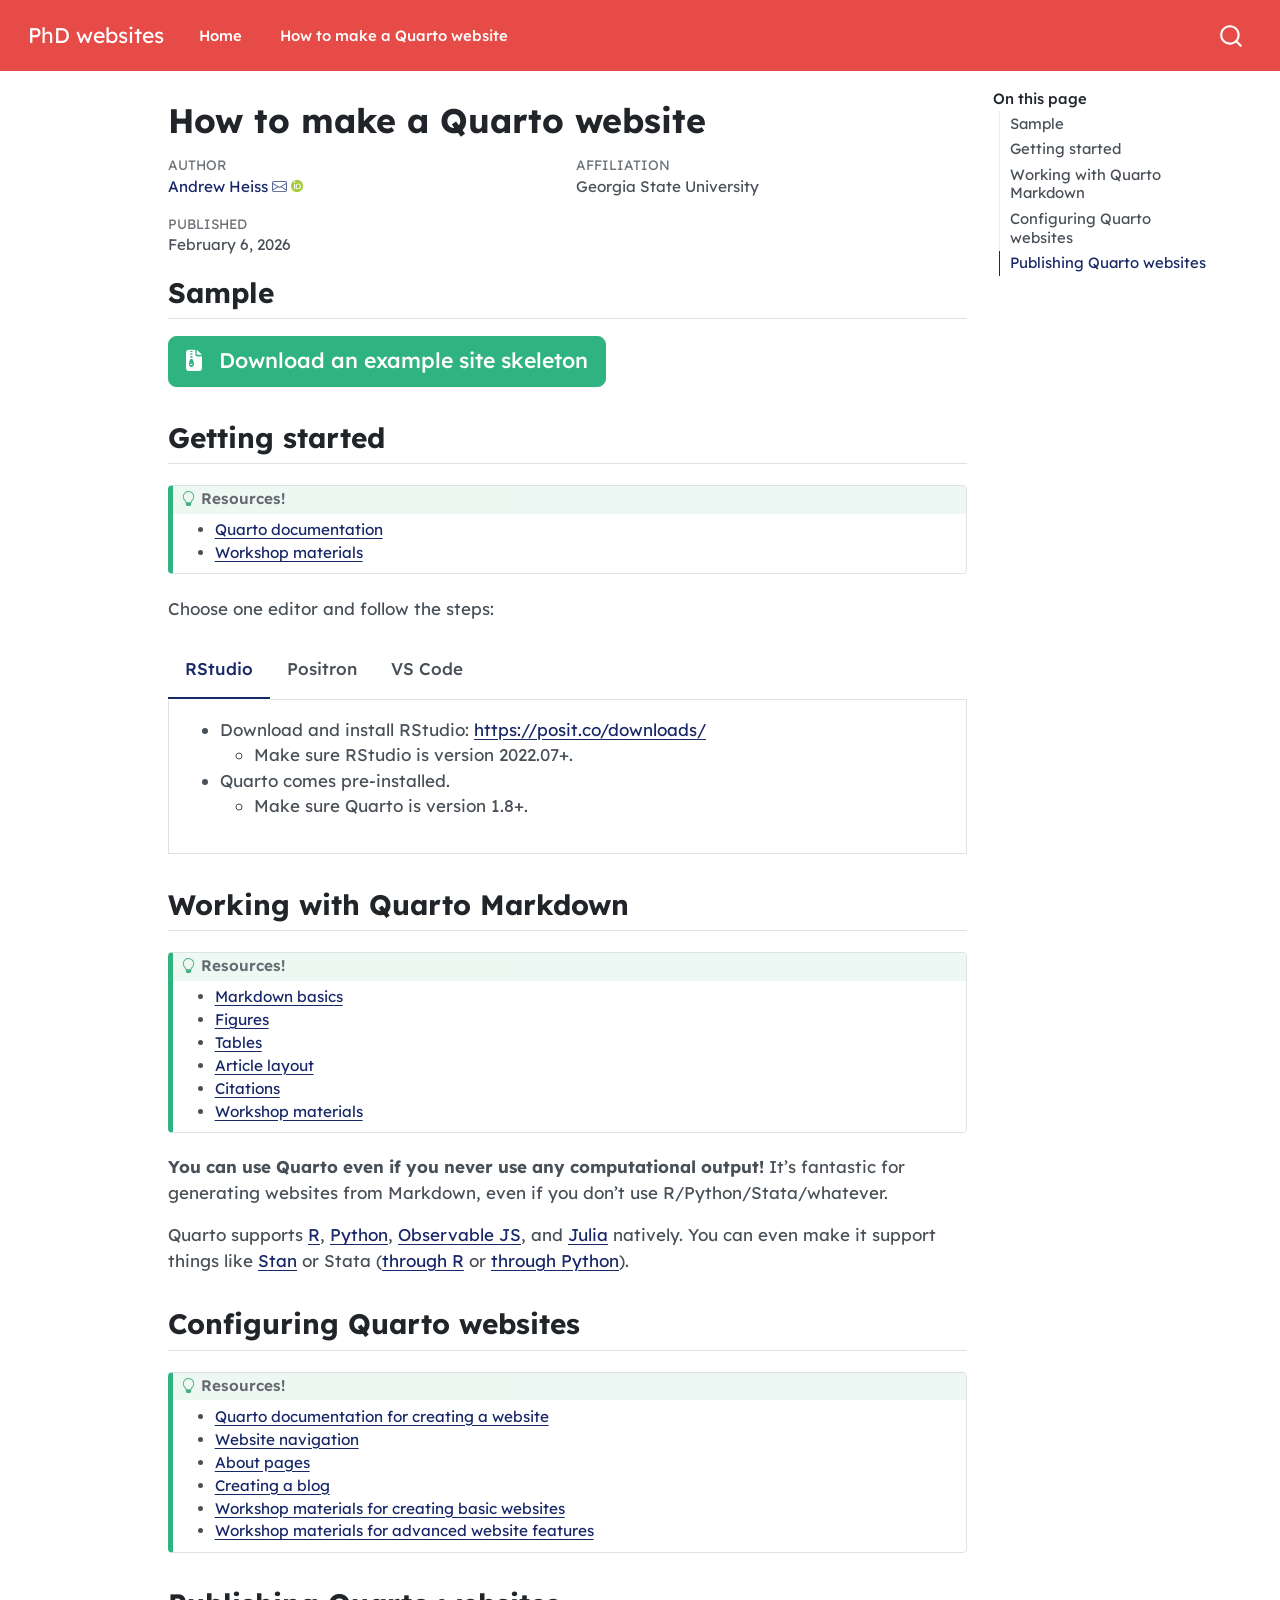
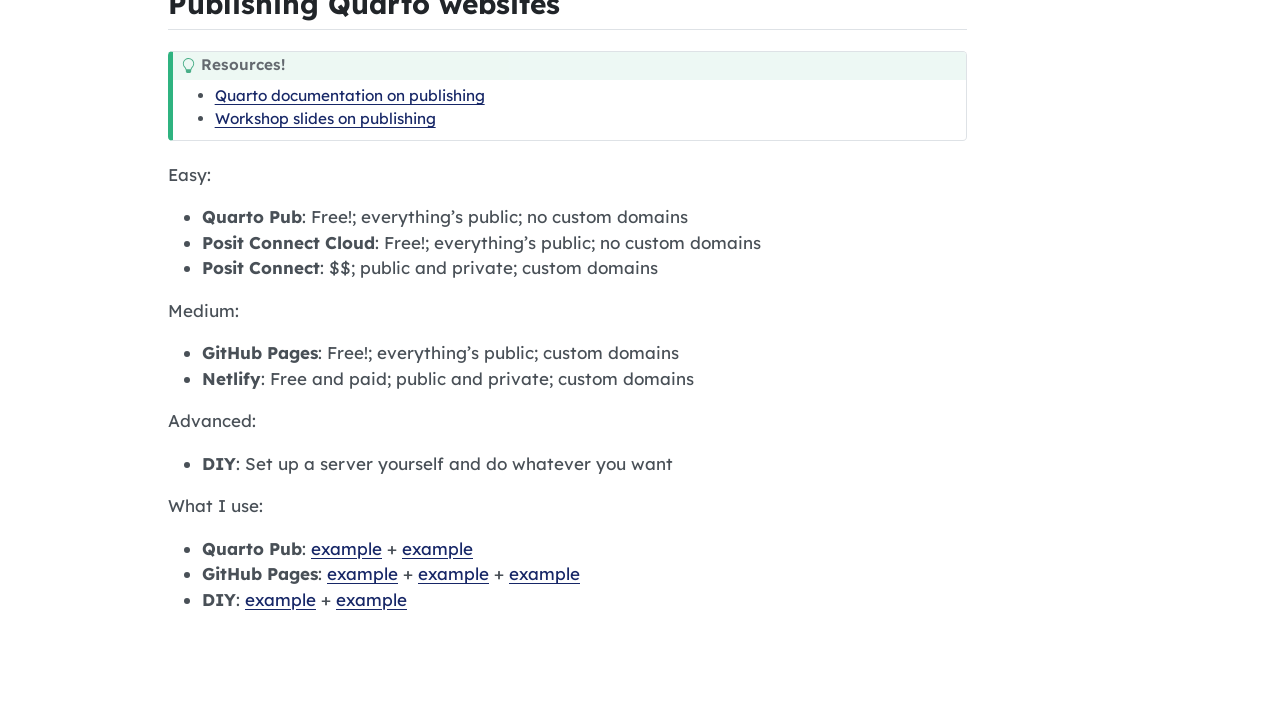
==== quarto.html @ c5187797 "Built site for gh-pages" ====
<!DOCTYPE html>
<html xmlns="http://www.w3.org/1999/xhtml" lang="en" xml:lang="en"><head>

<meta charset="utf-8">
<meta name="generator" content="quarto-1.9.16">

<meta name="viewport" content="width=device-width, initial-scale=1.0, user-scalable=yes">

<meta name="author" content="Andrew Heiss">
<meta name="dcterms.date" content="2026-02-06">

<title>How to make a Quarto website – PhD websites</title>
<style>
code{white-space: pre-wrap;}
span.smallcaps{font-variant: small-caps;}
div.columns{display: flex; gap: min(4vw, 1.5em);}
div.column{flex: auto; overflow-x: auto;}
div.hanging-indent{margin-left: 1.5em; text-indent: -1.5em;}
ul.task-list{list-style: none;}
ul.task-list li input[type="checkbox"] {
  width: 0.8em;
  margin: 0 0.8em 0.2em -1em; /* quarto-specific, see https://github.com/quarto-dev/quarto-cli/issues/4556 */ 
  vertical-align: middle;
}
</style>


<script src="site_libs/quarto-nav/quarto-nav.js"></script>
<script src="site_libs/clipboard/clipboard.min.js"></script>
<script src="site_libs/quarto-search/autocomplete.umd.js"></script>
<script src="site_libs/quarto-search/fuse.min.js"></script>
<script src="site_libs/quarto-search/quarto-search.js"></script>
<meta name="quarto:offset" content="./">
<script src="site_libs/quarto-html/quarto.js" type="module"></script>
<script src="site_libs/quarto-html/tabsets/tabsets.js" type="module"></script>
<script src="site_libs/quarto-html/axe/axe-check.js" type="module"></script>
<script src="site_libs/quarto-html/popper.min.js"></script>
<script src="site_libs/quarto-html/tippy.umd.min.js"></script>
<script src="site_libs/quarto-html/anchor.min.js"></script>
<link href="site_libs/quarto-html/tippy.css" rel="stylesheet">
<link href="site_libs/quarto-html/quarto-syntax-highlighting-a67ac2868200dddf7a4f0e3ae403775c.css" rel="stylesheet" class="quarto-color-scheme" id="quarto-text-highlighting-styles">
<link href="site_libs/quarto-html/quarto-syntax-highlighting-dark-82d683e9f830cba069e3fb8cbfbea53b.css" rel="stylesheet" class="quarto-color-scheme quarto-color-alternate" id="quarto-text-highlighting-styles">
<link href="site_libs/quarto-html/quarto-syntax-highlighting-a67ac2868200dddf7a4f0e3ae403775c.css" rel="stylesheet" class="quarto-color-scheme-extra" id="quarto-text-highlighting-styles">
<script src="site_libs/bootstrap/bootstrap.min.js"></script>
<link href="site_libs/bootstrap/bootstrap-icons.css" rel="stylesheet">
<link href="site_libs/bootstrap/bootstrap-12ce660acc522cc9e6a242951351db57.min.css" rel="stylesheet" append-hash="true" class="quarto-color-scheme" id="quarto-bootstrap" data-mode="light">
<link href="site_libs/bootstrap/bootstrap-dark-ffd1da8b171d0e1a819d67f1ce5cb345.min.css" rel="stylesheet" append-hash="true" class="quarto-color-scheme quarto-color-alternate" id="quarto-bootstrap" data-mode="light">
<link href="site_libs/bootstrap/bootstrap-12ce660acc522cc9e6a242951351db57.min.css" rel="stylesheet" append-hash="true" class="quarto-color-scheme-extra" id="quarto-bootstrap" data-mode="light">
<link href="site_libs/quarto-contrib/fontawesome6-6.7.2/all.min.css" rel="stylesheet">
<link href="site_libs/quarto-contrib/fontawesome6-6.7.2/latex-fontsize.css" rel="stylesheet">
<script id="quarto-search-options" type="application/json">{
  "location": "navbar",
  "copy-button": false,
  "collapse-after": 3,
  "panel-placement": "end",
  "type": "overlay",
  "limit": 50,
  "keyboard-shortcut": [
    "f",
    "/",
    "s"
  ],
  "show-item-context": false,
  "language": {
    "search-no-results-text": "No results",
    "search-matching-documents-text": "matching documents",
    "search-copy-link-title": "Copy link to search",
    "search-hide-matches-text": "Hide additional matches",
    "search-more-match-text": "more match in this document",
    "search-more-matches-text": "more matches in this document",
    "search-clear-button-title": "Clear",
    "search-text-placeholder": "",
    "search-detached-cancel-button-title": "Cancel",
    "search-submit-button-title": "Submit",
    "search-label": "Search"
  }
}</script>


</head>

<body class="nav-fixed quarto-light">

<div id="quarto-search-results"></div>
  <header id="quarto-header" class="headroom fixed-top">
    <nav class="navbar navbar-expand-lg " data-bs-theme="dark">
      <div class="navbar-container container-fluid">
      <div class="navbar-brand-container mx-auto">
    <a class="navbar-brand" href="./index.html">
    <span class="navbar-title">PhD websites</span>
    </a>
  </div>
            <div id="quarto-search" class="" title="Search"></div>
          <button class="navbar-toggler" type="button" data-bs-toggle="collapse" data-bs-target="#navbarCollapse" aria-controls="navbarCollapse" role="menu" aria-expanded="false" aria-label="Toggle navigation" onclick="if (window.quartoToggleHeadroom) { window.quartoToggleHeadroom(); }">
  <span class="navbar-toggler-icon"></span>
</button>
          <div class="collapse navbar-collapse" id="navbarCollapse">
            <ul class="navbar-nav navbar-nav-scroll me-auto">
  <li class="nav-item">
    <a class="nav-link" href="./index.html"> 
<span class="menu-text">Home</span></a>
  </li>  
  <li class="nav-item">
    <a class="nav-link active" href="./quarto.html" aria-current="page"> 
<span class="menu-text">How to make a Quarto website</span></a>
  </li>  
</ul>
          </div> <!-- /navcollapse -->
            <div class="quarto-navbar-tools">
</div>
      </div> <!-- /container-fluid -->
    </nav>
</header>
<!-- content -->
<div id="quarto-content" class="quarto-container page-columns page-rows-contents page-layout-article page-navbar">
<!-- sidebar -->
<!-- margin-sidebar -->
    <div id="quarto-margin-sidebar" class="sidebar margin-sidebar">
        <nav id="TOC" role="doc-toc" class="toc-active">
    <h2 id="toc-title">On this page</h2>
   
  <ul>
  <li><a href="#sample" id="toc-sample" class="nav-link active" data-scroll-target="#sample">Sample</a></li>
  <li><a href="#getting-started" id="toc-getting-started" class="nav-link" data-scroll-target="#getting-started">Getting started</a></li>
  <li><a href="#working-with-quarto-markdown" id="toc-working-with-quarto-markdown" class="nav-link" data-scroll-target="#working-with-quarto-markdown">Working with Quarto Markdown</a></li>
  <li><a href="#configuring-quarto-websites" id="toc-configuring-quarto-websites" class="nav-link" data-scroll-target="#configuring-quarto-websites">Configuring Quarto websites</a></li>
  <li><a href="#publishing-quarto-websites" id="toc-publishing-quarto-websites" class="nav-link" data-scroll-target="#publishing-quarto-websites">Publishing Quarto websites</a></li>
  </ul>
</nav>
    </div>
<!-- main -->
<main class="content" id="quarto-document-content">

<header id="title-block-header" class="quarto-title-block default">
<div class="quarto-title">
<h1 class="title">How to make a Quarto website</h1>
</div>


<div class="quarto-title-meta-author">
  <div class="quarto-title-meta-heading">Author</div>
  <div class="quarto-title-meta-heading">Affiliation</div>
  
    <div class="quarto-title-meta-contents">
    <p class="author"><a href="https://www.andrewheiss.com">Andrew Heiss</a> <a href="mailto:aheiss@gsu.edu" class="quarto-title-author-email"><i class="bi bi-envelope"></i></a> <a href="https://orcid.org/0000-0002-3948-3914" class="quarto-title-author-orcid"> <img src="[data-uri]"></a></p>
  </div>
  <div class="quarto-title-meta-contents">
        <p class="affiliation">
            Georgia State University
          </p>
      </div>
  </div>

<div class="quarto-title-meta">

      
    <div>
    <div class="quarto-title-meta-heading">Published</div>
    <div class="quarto-title-meta-contents">
      <p class="date">February 6, 2026</p>
    </div>
  </div>
  
    
  </div>
  


</header>


<section id="sample" class="level2">
<h2 class="anchored" data-anchor-id="sample">Sample</h2>
<p><a class="btn btn-success btn-lg" target="_blank" href="files/example-site-skeleton.zip"><i class="fa-solid fa-file-zipper" aria-label="file-zipper"></i>  Download an example site skeleton</a></p>
</section>
<section id="getting-started" class="level2">
<h2 class="anchored" data-anchor-id="getting-started">Getting started</h2>
<div class="callout callout-style-default callout-tip callout-titled">
<div class="callout-header d-flex align-content-center">
<div class="callout-icon-container">
<i class="callout-icon"></i>
</div>
<div class="callout-title-container flex-fill">
<span class="screen-reader-only">Tip</span>Resources!
</div>
</div>
<div class="callout-body-container callout-body">
<ul>
<li><a href="https://quarto.org/">Quarto documentation</a></li>
<li><a href="https://andrewheiss.github.io/quarto-websites_2025-10/">Workshop materials</a></li>
</ul>
</div>
</div>
<p>Choose one editor and follow the steps:</p>
<div class="tabset-margin-container"></div><div class="panel-tabset">
<ul class="nav nav-tabs" role="tablist"><li class="nav-item" role="presentation"><a class="nav-link active" id="tabset-1-1-tab" data-bs-toggle="tab" data-bs-target="#tabset-1-1" role="tab" aria-controls="tabset-1-1" aria-selected="true" href="">RStudio</a></li><li class="nav-item" role="presentation"><a class="nav-link" id="tabset-1-2-tab" data-bs-toggle="tab" data-bs-target="#tabset-1-2" role="tab" aria-controls="tabset-1-2" aria-selected="false" href="">Positron</a></li><li class="nav-item" role="presentation"><a class="nav-link" id="tabset-1-3-tab" data-bs-toggle="tab" data-bs-target="#tabset-1-3" role="tab" aria-controls="tabset-1-3" aria-selected="false" href="">VS Code</a></li></ul>
<div class="tab-content">
<div id="tabset-1-1" class="tab-pane active" role="tabpanel" aria-labelledby="tabset-1-1-tab">
<ul>
<li>Download and install RStudio: <a href="https://posit.co/downloads/" class="uri">https://posit.co/downloads/</a>
<ul>
<li>Make sure RStudio is version 2022.07+.</li>
</ul></li>
<li>Quarto comes pre-installed.
<ul>
<li>Make sure Quarto is version 1.8+.</li>
</ul></li>
</ul>
</div>
<div id="tabset-1-2" class="tab-pane" role="tabpanel" aria-labelledby="tabset-1-2-tab">
<ul>
<li>Download and install Positron: <a href="https://positron.posit.co/download.html" class="uri">https://positron.posit.co/download.html</a></li>
<li>Quarto comes pre-installed.
<ul>
<li>Make sure Quarto is version 1.8+.</li>
</ul></li>
</ul>
</div>
<div id="tabset-1-3" class="tab-pane" role="tabpanel" aria-labelledby="tabset-1-3-tab">
<ul>
<li>Download and install VS Code: <a href="https://code.visualstudio.com/download/" class="uri">https://code.visualstudio.com/download/</a></li>
<li>Download and install Quarto: <a href="https://quarto.org/docs/get-started/" class="uri">https://quarto.org/docs/get-started/</a></li>
<li>Install the following extensions:
<ul>
<li>Quarto Extension: <a href="https://marketplace.visualstudio.com/items?itemName=quarto.quarto/" class="uri">https://marketplace.visualstudio.com/items?itemName=quarto.quarto/</a></li>
<li>Jupyter Extension: <a href="https://marketplace.visualstudio.com/items?itemName=ms-toolsai.jupyter/" class="uri">https://marketplace.visualstudio.com/items?itemName=ms-toolsai.jupyter/</a></li>
</ul></li>
</ul>
</div>
</div>
</div>
</section>
<section id="working-with-quarto-markdown" class="level2">
<h2 class="anchored" data-anchor-id="working-with-quarto-markdown">Working with Quarto Markdown</h2>
<div class="callout callout-style-default callout-tip callout-titled">
<div class="callout-header d-flex align-content-center">
<div class="callout-icon-container">
<i class="callout-icon"></i>
</div>
<div class="callout-title-container flex-fill">
<span class="screen-reader-only">Tip</span>Resources!
</div>
</div>
<div class="callout-body-container callout-body">
<ul>
<li><a href="https://quarto.org/docs/authoring/markdown-basics.html">Markdown basics</a></li>
<li><a href="https://quarto.org/docs/authoring/figures.html">Figures</a></li>
<li><a href="https://quarto.org/docs/authoring/tables.html">Tables</a></li>
<li><a href="https://quarto.org/docs/authoring/article-layout.html">Article layout</a></li>
<li><a href="https://quarto.org/docs/authoring/citations.html">Citations</a></li>
<li><a href="https://andrewheiss.github.io/quarto-websites_2025-10/materials/01-intro/">Workshop materials</a></li>
</ul>
</div>
</div>
<p><strong>You can use Quarto even if you never use any computational output!</strong> It’s fantastic for generating websites from Markdown, even if you don’t use R/Python/Stata/whatever.</p>
<p>Quarto supports <a href="https://quarto.org/docs/computations/r.html">R</a>, <a href="https://quarto.org/docs/computations/python.html">Python</a>, <a href="https://quarto.org/docs/computations/ojs.html">Observable JS</a>, and <a href="https://quarto.org/docs/computations/julia.html">Julia</a> natively. You can even make it support things like <a href="https://forum.posit.co/t/add-stan-models-to-markdown-quarto-documents-with-syntax-formatting-and-use-them-in-r-chunks/164309">Stan</a> or Stata (<a href="https://drexelccuh.quarto.pub/rendering-a-reproducible-report-with-stata-and-quarto/">through R</a> or <a href="https://friosavila.github.io/stata_do/stata_do1.html">through Python</a>).</p>
</section>
<section id="configuring-quarto-websites" class="level2">
<h2 class="anchored" data-anchor-id="configuring-quarto-websites">Configuring Quarto websites</h2>
<div class="callout callout-style-default callout-tip callout-titled">
<div class="callout-header d-flex align-content-center">
<div class="callout-icon-container">
<i class="callout-icon"></i>
</div>
<div class="callout-title-container flex-fill">
<span class="screen-reader-only">Tip</span>Resources!
</div>
</div>
<div class="callout-body-container callout-body">
<ul>
<li><a href="https://quarto.org/docs/websites/">Quarto documentation for creating a website</a></li>
<li><a href="https://quarto.org/docs/websites/website-navigation.html">Website navigation</a></li>
<li><a href="https://quarto.org/docs/websites/website-about.html">About pages</a></li>
<li><a href="https://quarto.org/docs/websites/website-blog.html">Creating a blog</a></li>
<li><a href="https://andrewheiss.github.io/quarto-websites_2025-10/materials/basic-websites/">Workshop materials for creating basic websites</a></li>
<li><a href="https://andrewheiss.github.io/quarto-websites_2025-10/materials/advanced-websites/">Workshop materials for advanced website features</a></li>
</ul>
</div>
</div>
</section>
<section id="publishing-quarto-websites" class="level2">
<h2 class="anchored" data-anchor-id="publishing-quarto-websites">Publishing Quarto websites</h2>
<div class="callout callout-style-default callout-tip callout-titled">
<div class="callout-header d-flex align-content-center">
<div class="callout-icon-container">
<i class="callout-icon"></i>
</div>
<div class="callout-title-container flex-fill">
<span class="screen-reader-only">Tip</span>Resources!
</div>
</div>
<div class="callout-body-container callout-body">
<ul>
<li><a href="https://quarto.org/docs/publishing/">Quarto documentation on publishing</a></li>
<li><a href="https://andrewheiss.github.io/quarto-websites_2025-10/materials/publishing/">Workshop slides on publishing</a></li>
</ul>
</div>
</div>
<p>Easy:</p>
<ul>
<li><strong>Quarto Pub</strong>: Free!; everything’s public; no custom domains</li>
<li><strong>Posit Connect Cloud</strong>: Free!; everything’s public; no custom domains</li>
<li><strong>Posit Connect</strong>: $$; public and private; custom domains</li>
</ul>
<p>Medium:</p>
<ul>
<li><strong>GitHub Pages</strong>: Free!; everything’s public; custom domains</li>
<li><strong>Netlify</strong>: Free and paid; public and private; custom domains</li>
</ul>
<p>Advanced:</p>
<ul>
<li><strong>DIY</strong>: Set up a server yourself and do whatever you want</li>
</ul>
<p>What I use:</p>
<ul>
<li><strong>Quarto Pub</strong>: <a href="https://andrewheiss.quarto.pub/random-effects-and-marginaleffects/">example</a> + <a href="https://andrewheiss.quarto.pub/arnova-2025-proposal/">example</a></li>
<li><strong>GitHub Pages</strong>: <a href="https://profmusgrave.github.io/qatarcars/">example</a> + <a href="https://foreignassistance.andrewheiss.com/">example</a> + <a href="https://nullworlds.andrewheiss.com/">example</a></li>
<li><strong>DIY</strong>: <a href="https://www.andrewheiss.com/">example</a> + <a href="https://stats.andrewheiss.com/silent-skywalk/">example</a></li>
</ul>


</section>

</main> <!-- /main -->
<script id="quarto-html-after-body" type="application/javascript">
  window.document.addEventListener("DOMContentLoaded", function (event) {
    const icon = "";
    const anchorJS = new window.AnchorJS();
    anchorJS.options = {
      placement: 'right',
      icon: icon
    };
    anchorJS.add('.anchored');
    const isCodeAnnotation = (el) => {
      for (const clz of el.classList) {
        if (clz.startsWith('code-annotation-')) {                     
          return true;
        }
      }
      return false;
    }
    const onCopySuccess = function(e) {
      // button target
      const button = e.trigger;
      // don't keep focus
      button.blur();
      // flash "checked"
      button.classList.add('code-copy-button-checked');
      var currentTitle = button.getAttribute("title");
      button.setAttribute("title", "Copied!");
      let tooltip;
      if (window.bootstrap) {
        button.setAttribute("data-bs-toggle", "tooltip");
        button.setAttribute("data-bs-placement", "left");
        button.setAttribute("data-bs-title", "Copied!");
        tooltip = new bootstrap.Tooltip(button, 
          { trigger: "manual", 
            customClass: "code-copy-button-tooltip",
            offset: [0, -8]});
        tooltip.show();    
      }
      setTimeout(function() {
        if (tooltip) {
          tooltip.hide();
          button.removeAttribute("data-bs-title");
          button.removeAttribute("data-bs-toggle");
          button.removeAttribute("data-bs-placement");
        }
        button.setAttribute("title", currentTitle);
        button.classList.remove('code-copy-button-checked');
      }, 1000);
      // clear code selection
      e.clearSelection();
    }
    const getTextToCopy = function(trigger) {
      const outerScaffold = trigger.parentElement.cloneNode(true);
      const codeEl = outerScaffold.querySelector('code');
      for (const childEl of codeEl.children) {
        if (isCodeAnnotation(childEl)) {
          childEl.remove();
        }
      }
      return codeEl.innerText;
    }
    const clipboard = new window.ClipboardJS('.code-copy-button:not([data-in-quarto-modal])', {
      text: getTextToCopy
    });
    clipboard.on('success', onCopySuccess);
    if (window.document.getElementById('quarto-embedded-source-code-modal')) {
      const clipboardModal = new window.ClipboardJS('.code-copy-button[data-in-quarto-modal]', {
        text: getTextToCopy,
        container: window.document.getElementById('quarto-embedded-source-code-modal')
      });
      clipboardModal.on('success', onCopySuccess);
    }
      var localhostRegex = new RegExp(/^(?:http|https):\/\/localhost\:?[0-9]*\//);
      var mailtoRegex = new RegExp(/^mailto:/);
        var filterRegex = new RegExp("https:\/\/andrewheiss\.github\.io\/2026-02-06_ays-dissertation-colloquium\/");
      var isInternal = (href) => {
          return filterRegex.test(href) || localhostRegex.test(href) || mailtoRegex.test(href);
      }
      // Inspect non-navigation links and adorn them if external
     var links = window.document.querySelectorAll('a[href]:not(.nav-link):not(.navbar-brand):not(.toc-action):not(.sidebar-link):not(.sidebar-item-toggle):not(.pagination-link):not(.no-external):not([aria-hidden]):not(.dropdown-item):not(.quarto-navigation-tool):not(.about-link)');
      for (var i=0; i<links.length; i++) {
        const link = links[i];
        if (!isInternal(link.href)) {
          // undo the damage that might have been done by quarto-nav.js in the case of
          // links that we want to consider external
          if (link.dataset.originalHref !== undefined) {
            link.href = link.dataset.originalHref;
          }
        }
      }
    function tippyHover(el, contentFn, onTriggerFn, onUntriggerFn) {
      const config = {
        allowHTML: true,
        maxWidth: 500,
        delay: 100,
        arrow: false,
        appendTo: function(el) {
            return el.parentElement;
        },
        interactive: true,
        interactiveBorder: 10,
        theme: 'quarto',
        placement: 'bottom-start',
      };
      if (contentFn) {
        config.content = contentFn;
      }
      if (onTriggerFn) {
        config.onTrigger = onTriggerFn;
      }
      if (onUntriggerFn) {
        config.onUntrigger = onUntriggerFn;
      }
      window.tippy(el, config); 
    }
    const noterefs = window.document.querySelectorAll('a[role="doc-noteref"]');
    for (var i=0; i<noterefs.length; i++) {
      const ref = noterefs[i];
      tippyHover(ref, function() {
        // use id or data attribute instead here
        let href = ref.getAttribute('data-footnote-href') || ref.getAttribute('href');
        try { href = new URL(href).hash; } catch {}
        const id = href.replace(/^#\/?/, "");
        const note = window.document.getElementById(id);
        if (note) {
          return note.innerHTML;
        } else {
          return "";
        }
      });
    }
    const xrefs = window.document.querySelectorAll('a.quarto-xref');
    const processXRef = (id, note) => {
      // Strip column container classes
      const stripColumnClz = (el) => {
        el.classList.remove("page-full", "page-columns");
        if (el.children) {
          for (const child of el.children) {
            stripColumnClz(child);
          }
        }
      }
      stripColumnClz(note)
      if (id === null || id.startsWith('sec-')) {
        // Special case sections, only their first couple elements
        const container = document.createElement("div");
        if (note.children && note.children.length > 2) {
          container.appendChild(note.children[0].cloneNode(true));
          for (let i = 1; i < note.children.length; i++) {
            const child = note.children[i];
            if (child.tagName === "P" && child.innerText === "") {
              continue;
            } else {
              container.appendChild(child.cloneNode(true));
              break;
            }
          }
          if (window.Quarto?.typesetMath) {
            window.Quarto.typesetMath(container);
          }
          return container.innerHTML
        } else {
          if (window.Quarto?.typesetMath) {
            window.Quarto.typesetMath(note);
          }
          return note.innerHTML;
        }
      } else {
        // Remove any anchor links if they are present
        const anchorLink = note.querySelector('a.anchorjs-link');
        if (anchorLink) {
          anchorLink.remove();
        }
        if (window.Quarto?.typesetMath) {
          window.Quarto.typesetMath(note);
        }
        if (note.classList.contains("callout")) {
          return note.outerHTML;
        } else {
          return note.innerHTML;
        }
      }
    }
    for (var i=0; i<xrefs.length; i++) {
      const xref = xrefs[i];
      tippyHover(xref, undefined, function(instance) {
        instance.disable();
        let url = xref.getAttribute('href');
        let hash = undefined; 
        if (url.startsWith('#')) {
          hash = url;
        } else {
          try { hash = new URL(url).hash; } catch {}
        }
        if (hash) {
          const id = hash.replace(/^#\/?/, "");
          const note = window.document.getElementById(id);
          if (note !== null) {
            try {
              const html = processXRef(id, note.cloneNode(true));
              instance.setContent(html);
            } finally {
              instance.enable();
              instance.show();
            }
          } else {
            // See if we can fetch this
            fetch(url.split('#')[0])
            .then(res => res.text())
            .then(html => {
              const parser = new DOMParser();
              const htmlDoc = parser.parseFromString(html, "text/html");
              const note = htmlDoc.getElementById(id);
              if (note !== null) {
                const html = processXRef(id, note);
                instance.setContent(html);
              } 
            }).finally(() => {
              instance.enable();
              instance.show();
            });
          }
        } else {
          // See if we can fetch a full url (with no hash to target)
          // This is a special case and we should probably do some content thinning / targeting
          fetch(url)
          .then(res => res.text())
          .then(html => {
            const parser = new DOMParser();
            const htmlDoc = parser.parseFromString(html, "text/html");
            const note = htmlDoc.querySelector('main.content');
            if (note !== null) {
              // This should only happen for chapter cross references
              // (since there is no id in the URL)
              // remove the first header
              if (note.children.length > 0 && note.children[0].tagName === "HEADER") {
                note.children[0].remove();
              }
              const html = processXRef(null, note);
              instance.setContent(html);
            } 
          }).finally(() => {
            instance.enable();
            instance.show();
          });
        }
      }, function(instance) {
      });
    }
        let selectedAnnoteEl;
        const selectorForAnnotation = ( cell, annotation) => {
          let cellAttr = 'data-code-cell="' + cell + '"';
          let lineAttr = 'data-code-annotation="' +  annotation + '"';
          const selector = 'span[' + cellAttr + '][' + lineAttr + ']';
          return selector;
        }
        const selectCodeLines = (annoteEl) => {
          const doc = window.document;
          const targetCell = annoteEl.getAttribute("data-target-cell");
          const targetAnnotation = annoteEl.getAttribute("data-target-annotation");
          const annoteSpan = window.document.querySelector(selectorForAnnotation(targetCell, targetAnnotation));
          const lines = annoteSpan.getAttribute("data-code-lines").split(",");
          const lineIds = lines.map((line) => {
            return targetCell + "-" + line;
          })
          let top = null;
          let height = null;
          let parent = null;
          if (lineIds.length > 0) {
              //compute the position of the single el (top and bottom and make a div)
              const el = window.document.getElementById(lineIds[0]);
              top = el.offsetTop;
              height = el.offsetHeight;
              parent = el.parentElement.parentElement;
            if (lineIds.length > 1) {
              const lastEl = window.document.getElementById(lineIds[lineIds.length - 1]);
              const bottom = lastEl.offsetTop + lastEl.offsetHeight;
              height = bottom - top;
            }
            if (top !== null && height !== null && parent !== null) {
              // cook up a div (if necessary) and position it 
              let div = window.document.getElementById("code-annotation-line-highlight");
              if (div === null) {
                div = window.document.createElement("div");
                div.setAttribute("id", "code-annotation-line-highlight");
                div.style.position = 'absolute';
                parent.appendChild(div);
              }
              div.style.top = top - 2 + "px";
              div.style.height = height + 4 + "px";
              div.style.left = 0;
              let gutterDiv = window.document.getElementById("code-annotation-line-highlight-gutter");
              if (gutterDiv === null) {
                gutterDiv = window.document.createElement("div");
                gutterDiv.setAttribute("id", "code-annotation-line-highlight-gutter");
                gutterDiv.style.position = 'absolute';
                const codeCell = window.document.getElementById(targetCell);
                const gutter = codeCell.querySelector('.code-annotation-gutter');
                gutter.appendChild(gutterDiv);
              }
              gutterDiv.style.top = top - 2 + "px";
              gutterDiv.style.height = height + 4 + "px";
            }
            selectedAnnoteEl = annoteEl;
          }
        };
        const unselectCodeLines = () => {
          const elementsIds = ["code-annotation-line-highlight", "code-annotation-line-highlight-gutter"];
          elementsIds.forEach((elId) => {
            const div = window.document.getElementById(elId);
            if (div) {
              div.remove();
            }
          });
          selectedAnnoteEl = undefined;
        };
          // Handle positioning of the toggle
      window.addEventListener(
        "resize",
        throttle(() => {
          elRect = undefined;
          if (selectedAnnoteEl) {
            selectCodeLines(selectedAnnoteEl);
          }
        }, 10)
      );
      function throttle(fn, ms) {
      let throttle = false;
      let timer;
        return (...args) => {
          if(!throttle) { // first call gets through
              fn.apply(this, args);
              throttle = true;
          } else { // all the others get throttled
              if(timer) clearTimeout(timer); // cancel #2
              timer = setTimeout(() => {
                fn.apply(this, args);
                timer = throttle = false;
              }, ms);
          }
        };
      }
        // Attach click handler to the DT
        const annoteDls = window.document.querySelectorAll('dt[data-target-cell]');
        for (const annoteDlNode of annoteDls) {
          annoteDlNode.addEventListener('click', (event) => {
            const clickedEl = event.target;
            if (clickedEl !== selectedAnnoteEl) {
              unselectCodeLines();
              const activeEl = window.document.querySelector('dt[data-target-cell].code-annotation-active');
              if (activeEl) {
                activeEl.classList.remove('code-annotation-active');
              }
              selectCodeLines(clickedEl);
              clickedEl.classList.add('code-annotation-active');
            } else {
              // Unselect the line
              unselectCodeLines();
              clickedEl.classList.remove('code-annotation-active');
            }
          });
        }
    const findCites = (el) => {
      const parentEl = el.parentElement;
      if (parentEl) {
        const cites = parentEl.dataset.cites;
        if (cites) {
          return {
            el,
            cites: cites.split(' ')
          };
        } else {
          return findCites(el.parentElement)
        }
      } else {
        return undefined;
      }
    };
    var bibliorefs = window.document.querySelectorAll('a[role="doc-biblioref"]');
    for (var i=0; i<bibliorefs.length; i++) {
      const ref = bibliorefs[i];
      const citeInfo = findCites(ref);
      if (citeInfo) {
        tippyHover(citeInfo.el, function() {
          var popup = window.document.createElement('div');
          citeInfo.cites.forEach(function(cite) {
            var citeDiv = window.document.createElement('div');
            citeDiv.classList.add('hanging-indent');
            citeDiv.classList.add('csl-entry');
            var biblioDiv = window.document.getElementById('ref-' + cite);
            if (biblioDiv) {
              citeDiv.innerHTML = biblioDiv.innerHTML;
            }
            popup.appendChild(citeDiv);
          });
          return popup.innerHTML;
        });
      }
    }
  });
  </script>
</div> <!-- /content -->




</body></html>
---- site_libs/quarto-html/tippy.css ----
.tippy-box[data-animation=fade][data-state=hidden]{opacity:0}[data-tippy-root]{max-width:calc(100vw - 10px)}.tippy-box{position:relative;background-color:#333;color:#fff;border-radius:4px;font-size:14px;line-height:1.4;white-space:normal;outline:0;transition-property:transform,visibility,opacity}.tippy-box[data-placement^=top]>.tippy-arrow{bottom:0}.tippy-box[data-placement^=top]>.tippy-arrow:before{bottom:-7px;left:0;border-width:8px 8px 0;border-top-color:initial;transform-origin:center top}.tippy-box[data-placement^=bottom]>.tippy-arrow{top:0}.tippy-box[data-placement^=bottom]>.tippy-arrow:before{top:-7px;left:0;border-width:0 8px 8px;border-bottom-color:initial;transform-origin:center bottom}.tippy-box[data-placement^=left]>.tippy-arrow{right:0}.tippy-box[data-placement^=left]>.tippy-arrow:before{border-width:8px 0 8px 8px;border-left-color:initial;right:-7px;transform-origin:center left}.tippy-box[data-placement^=right]>.tippy-arrow{left:0}.tippy-box[data-placement^=right]>.tippy-arrow:before{left:-7px;border-width:8px 8px 8px 0;border-right-color:initial;transform-origin:center right}.tippy-box[data-inertia][data-state=visible]{transition-timing-function:cubic-bezier(.54,1.5,.38,1.11)}.tippy-arrow{width:16px;height:16px;color:#333}.tippy-arrow:before{content:"";position:absolute;border-color:transparent;border-style:solid}.tippy-content{position:relative;padding:5px 9px;z-index:1}
---- site_libs/quarto-html/quarto-syntax-highlighting-a67ac2868200dddf7a4f0e3ae403775c.css ----
/* quarto syntax highlight colors */
:root {
  --quarto-hl-ot-color: #003B4F;
  --quarto-hl-at-color: #657422;
  --quarto-hl-ss-color: #20794D;
  --quarto-hl-an-color: #5E5E5E;
  --quarto-hl-fu-color: #4758AB;
  --quarto-hl-st-color: #20794D;
  --quarto-hl-cf-color: #003B4F;
  --quarto-hl-op-color: #5E5E5E;
  --quarto-hl-er-color: #AD0000;
  --quarto-hl-bn-color: #AD0000;
  --quarto-hl-al-color: #AD0000;
  --quarto-hl-va-color: #111111;
  --quarto-hl-bu-color: inherit;
  --quarto-hl-ex-color: inherit;
  --quarto-hl-pp-color: #AD0000;
  --quarto-hl-in-color: #5E5E5E;
  --quarto-hl-vs-color: #20794D;
  --quarto-hl-wa-color: #5E5E5E;
  --quarto-hl-do-color: #5E5E5E;
  --quarto-hl-im-color: #00769E;
  --quarto-hl-ch-color: #20794D;
  --quarto-hl-dt-color: #AD0000;
  --quarto-hl-fl-color: #AD0000;
  --quarto-hl-co-color: #5E5E5E;
  --quarto-hl-cv-color: #5E5E5E;
  --quarto-hl-cn-color: #8f5902;
  --quarto-hl-sc-color: #5E5E5E;
  --quarto-hl-dv-color: #AD0000;
  --quarto-hl-kw-color: #003B4F;
}

/* other quarto variables */
:root {
  --quarto-font-monospace: SFMono-Regular, Menlo, Monaco, Consolas, "Liberation Mono", "Courier New", monospace;
}

/* syntax highlight based on Pandoc's rules */
pre > code.sourceCode > span {
  color: #003B4F;
}

code.sourceCode > span {
  color: #003B4F;
}

div.sourceCode,
div.sourceCode pre.sourceCode {
  color: #003B4F;
}

/* Normal */
code span {
  color: #003B4F;
}

/* Alert */
code span.al {
  color: #AD0000;
  font-style: inherit;
}

/* Annotation */
code span.an {
  color: #5E5E5E;
  font-style: inherit;
}

/* Attribute */
code span.at {
  color: #657422;
  font-style: inherit;
}

/* BaseN */
code span.bn {
  color: #AD0000;
  font-style: inherit;
}

/* BuiltIn */
code span.bu {
  font-style: inherit;
}

/* ControlFlow */
code span.cf {
  color: #003B4F;
  font-weight: bold;
  font-style: inherit;
}

/* Char */
code span.ch {
  color: #20794D;
  font-style: inherit;
}

/* Constant */
code span.cn {
  color: #8f5902;
  font-style: inherit;
}

/* Comment */
code span.co {
  color: #5E5E5E;
  font-style: inherit;
}

/* CommentVar */
code span.cv {
  color: #5E5E5E;
  font-style: italic;
}

/* Documentation */
code span.do {
  color: #5E5E5E;
  font-style: italic;
}

/* DataType */
code span.dt {
  color: #AD0000;
  font-style: inherit;
}

/* DecVal */
code span.dv {
  color: #AD0000;
  font-style: inherit;
}

/* Error */
code span.er {
  color: #AD0000;
  font-style: inherit;
}

/* Extension */
code span.ex {
  font-style: inherit;
}

/* Float */
code span.fl {
  color: #AD0000;
  font-style: inherit;
}

/* Function */
code span.fu {
  color: #4758AB;
  font-style: inherit;
}

/* Import */
code span.im {
  color: #00769E;
  font-style: inherit;
}

/* Information */
code span.in {
  color: #5E5E5E;
  font-style: inherit;
}

/* Keyword */
code span.kw {
  color: #003B4F;
  font-weight: bold;
  font-style: inherit;
}

/* Operator */
code span.op {
  color: #5E5E5E;
  font-style: inherit;
}

/* Other */
code span.ot {
  color: #003B4F;
  font-style: inherit;
}

/* Preprocessor */
code span.pp {
  color: #AD0000;
  font-style: inherit;
}

/* SpecialChar */
code span.sc {
  color: #5E5E5E;
  font-style: inherit;
}

/* SpecialString */
code span.ss {
  color: #20794D;
  font-style: inherit;
}

/* String */
code span.st {
  color: #20794D;
  font-style: inherit;
}

/* Variable */
code span.va {
  color: #111111;
  font-style: inherit;
}

/* VerbatimString */
code span.vs {
  color: #20794D;
  font-style: inherit;
}

/* Warning */
code span.wa {
  color: #5E5E5E;
  font-style: italic;
}

.prevent-inlining {
  content: "</";
}

/*# sourceMappingURL=d566d183c03f6538e7eb3e391e284aa4.css.map */
---- site_libs/quarto-html/quarto-syntax-highlighting-dark-82d683e9f830cba069e3fb8cbfbea53b.css ----
/* quarto syntax highlight colors */
:root {
  --quarto-hl-al-color: #f07178;
  --quarto-hl-an-color: #d4d0ab;
  --quarto-hl-at-color: #00e0e0;
  --quarto-hl-bn-color: #d4d0ab;
  --quarto-hl-bu-color: #abe338;
  --quarto-hl-ch-color: #abe338;
  --quarto-hl-co-color: #f8f8f2;
  --quarto-hl-cv-color: #ffd700;
  --quarto-hl-cn-color: #ffd700;
  --quarto-hl-cf-color: #ffa07a;
  --quarto-hl-dt-color: #ffa07a;
  --quarto-hl-dv-color: #d4d0ab;
  --quarto-hl-do-color: #f8f8f2;
  --quarto-hl-er-color: #f07178;
  --quarto-hl-ex-color: #00e0e0;
  --quarto-hl-fl-color: #d4d0ab;
  --quarto-hl-fu-color: #ffa07a;
  --quarto-hl-im-color: #abe338;
  --quarto-hl-in-color: #d4d0ab;
  --quarto-hl-kw-color: #ffa07a;
  --quarto-hl-op-color: #ffa07a;
  --quarto-hl-ot-color: #00e0e0;
  --quarto-hl-pp-color: #dcc6e0;
  --quarto-hl-re-color: #00e0e0;
  --quarto-hl-sc-color: #abe338;
  --quarto-hl-ss-color: #abe338;
  --quarto-hl-st-color: #abe338;
  --quarto-hl-va-color: #00e0e0;
  --quarto-hl-vs-color: #abe338;
  --quarto-hl-wa-color: #dcc6e0;
}

/* other quarto variables */
:root {
  --quarto-font-monospace: SFMono-Regular, Menlo, Monaco, Consolas, "Liberation Mono", "Courier New", monospace;
}

/* syntax highlight based on Pandoc's rules */
pre > code.sourceCode > span {
  color: #f8f8f2;
}

code.sourceCode > span {
  color: #f8f8f2;
}

div.sourceCode,
div.sourceCode pre.sourceCode {
  color: #f8f8f2;
}

/* Normal */
code span {
  color: #f8f8f2;
}

/* Alert */
code span.al {
  color: #f07178;
}

/* Annotation */
code span.an {
  color: #d4d0ab;
}

/* Attribute */
code span.at {
  color: #00e0e0;
}

/* BaseN */
code span.bn {
  color: #d4d0ab;
}

/* BuiltIn */
code span.bu {
  color: #abe338;
}

/* ControlFlow */
code span.cf {
  font-weight: bold;
  color: #ffa07a;
}

/* Char */
code span.ch {
  color: #abe338;
}

/* Constant */
code span.cn {
  color: #ffd700;
}

/* Comment */
code span.co {
  font-style: italic;
  color: #f8f8f2;
}

/* CommentVar */
code span.cv {
  color: #ffd700;
}

/* Documentation */
code span.do {
  color: #f8f8f2;
}

/* DataType */
code span.dt {
  color: #ffa07a;
}

/* DecVal */
code span.dv {
  color: #d4d0ab;
}

/* Error */
code span.er {
  color: #f07178;
  text-decoration: underline;
}

/* Extension */
code span.ex {
  font-weight: bold;
  color: #00e0e0;
}

/* Float */
code span.fl {
  color: #d4d0ab;
}

/* Function */
code span.fu {
  color: #ffa07a;
}

/* Import */
code span.im {
  color: #abe338;
}

/* Information */
code span.in {
  color: #d4d0ab;
}

/* Keyword */
code span.kw {
  font-weight: bold;
  color: #ffa07a;
}

/* Operator */
code span.op {
  color: #ffa07a;
}

/* Other */
code span.ot {
  color: #00e0e0;
}

/* Preprocessor */
code span.pp {
  color: #dcc6e0;
}

/* RegionMarker */
code span.re {
  background-color: #f8f8f2;
  color: #00e0e0;
}

/* SpecialChar */
code span.sc {
  color: #abe338;
}

/* SpecialString */
code span.ss {
  color: #abe338;
}

/* String */
code span.st {
  color: #abe338;
}

/* Variable */
code span.va {
  color: #00e0e0;
}

/* VerbatimString */
code span.vs {
  color: #abe338;
}

/* Warning */
code span.wa {
  color: #dcc6e0;
}

.prevent-inlining {
  content: "</";
}

/*# sourceMappingURL=e1cd14cd301904a366f861c65ffcdb71.css.map */
---- site_libs/quarto-html/quarto-syntax-highlighting-a67ac2868200dddf7a4f0e3ae403775c.css ----
/* quarto syntax highlight colors */
:root {
  --quarto-hl-ot-color: #003B4F;
  --quarto-hl-at-color: #657422;
  --quarto-hl-ss-color: #20794D;
  --quarto-hl-an-color: #5E5E5E;
  --quarto-hl-fu-color: #4758AB;
  --quarto-hl-st-color: #20794D;
  --quarto-hl-cf-color: #003B4F;
  --quarto-hl-op-color: #5E5E5E;
  --quarto-hl-er-color: #AD0000;
  --quarto-hl-bn-color: #AD0000;
  --quarto-hl-al-color: #AD0000;
  --quarto-hl-va-color: #111111;
  --quarto-hl-bu-color: inherit;
  --quarto-hl-ex-color: inherit;
  --quarto-hl-pp-color: #AD0000;
  --quarto-hl-in-color: #5E5E5E;
  --quarto-hl-vs-color: #20794D;
  --quarto-hl-wa-color: #5E5E5E;
  --quarto-hl-do-color: #5E5E5E;
  --quarto-hl-im-color: #00769E;
  --quarto-hl-ch-color: #20794D;
  --quarto-hl-dt-color: #AD0000;
  --quarto-hl-fl-color: #AD0000;
  --quarto-hl-co-color: #5E5E5E;
  --quarto-hl-cv-color: #5E5E5E;
  --quarto-hl-cn-color: #8f5902;
  --quarto-hl-sc-color: #5E5E5E;
  --quarto-hl-dv-color: #AD0000;
  --quarto-hl-kw-color: #003B4F;
}

/* other quarto variables */
:root {
  --quarto-font-monospace: SFMono-Regular, Menlo, Monaco, Consolas, "Liberation Mono", "Courier New", monospace;
}

/* syntax highlight based on Pandoc's rules */
pre > code.sourceCode > span {
  color: #003B4F;
}

code.sourceCode > span {
  color: #003B4F;
}

div.sourceCode,
div.sourceCode pre.sourceCode {
  color: #003B4F;
}

/* Normal */
code span {
  color: #003B4F;
}

/* Alert */
code span.al {
  color: #AD0000;
  font-style: inherit;
}

/* Annotation */
code span.an {
  color: #5E5E5E;
  font-style: inherit;
}

/* Attribute */
code span.at {
  color: #657422;
  font-style: inherit;
}

/* BaseN */
code span.bn {
  color: #AD0000;
  font-style: inherit;
}

/* BuiltIn */
code span.bu {
  font-style: inherit;
}

/* ControlFlow */
code span.cf {
  color: #003B4F;
  font-weight: bold;
  font-style: inherit;
}

/* Char */
code span.ch {
  color: #20794D;
  font-style: inherit;
}

/* Constant */
code span.cn {
  color: #8f5902;
  font-style: inherit;
}

/* Comment */
code span.co {
  color: #5E5E5E;
  font-style: inherit;
}

/* CommentVar */
code span.cv {
  color: #5E5E5E;
  font-style: italic;
}

/* Documentation */
code span.do {
  color: #5E5E5E;
  font-style: italic;
}

/* DataType */
code span.dt {
  color: #AD0000;
  font-style: inherit;
}

/* DecVal */
code span.dv {
  color: #AD0000;
  font-style: inherit;
}

/* Error */
code span.er {
  color: #AD0000;
  font-style: inherit;
}

/* Extension */
code span.ex {
  font-style: inherit;
}

/* Float */
code span.fl {
  color: #AD0000;
  font-style: inherit;
}

/* Function */
code span.fu {
  color: #4758AB;
  font-style: inherit;
}

/* Import */
code span.im {
  color: #00769E;
  font-style: inherit;
}

/* Information */
code span.in {
  color: #5E5E5E;
  font-style: inherit;
}

/* Keyword */
code span.kw {
  color: #003B4F;
  font-weight: bold;
  font-style: inherit;
}

/* Operator */
code span.op {
  color: #5E5E5E;
  font-style: inherit;
}

/* Other */
code span.ot {
  color: #003B4F;
  font-style: inherit;
}

/* Preprocessor */
code span.pp {
  color: #AD0000;
  font-style: inherit;
}

/* SpecialChar */
code span.sc {
  color: #5E5E5E;
  font-style: inherit;
}

/* SpecialString */
code span.ss {
  color: #20794D;
  font-style: inherit;
}

/* String */
code span.st {
  color: #20794D;
  font-style: inherit;
}

/* Variable */
code span.va {
  color: #111111;
  font-style: inherit;
}

/* VerbatimString */
code span.vs {
  color: #20794D;
  font-style: inherit;
}

/* Warning */
code span.wa {
  color: #5E5E5E;
  font-style: italic;
}

.prevent-inlining {
  content: "</";
}

/*# sourceMappingURL=d566d183c03f6538e7eb3e391e284aa4.css.map */
---- site_libs/quarto-contrib/fontawesome6-6.7.2/latex-fontsize.css ----
.fa-tiny {
  font-size: 0.5em;
}
.fa-scriptsize {
  font-size: 0.7em;
}
.fa-footnotesize {
  font-size: 0.8em;
}
.fa-small {
  font-size: 0.9em;
}
.fa-normalsize {
  font-size: 1em;
}
.fa-large {
  font-size: 1.2em;
}
.fa-Large {
  font-size: 1.5em;
}
.fa-LARGE {
  font-size: 1.75em;
}
.fa-huge {
  font-size: 2em;
}
.fa-Huge {
  font-size: 2.5em;
}
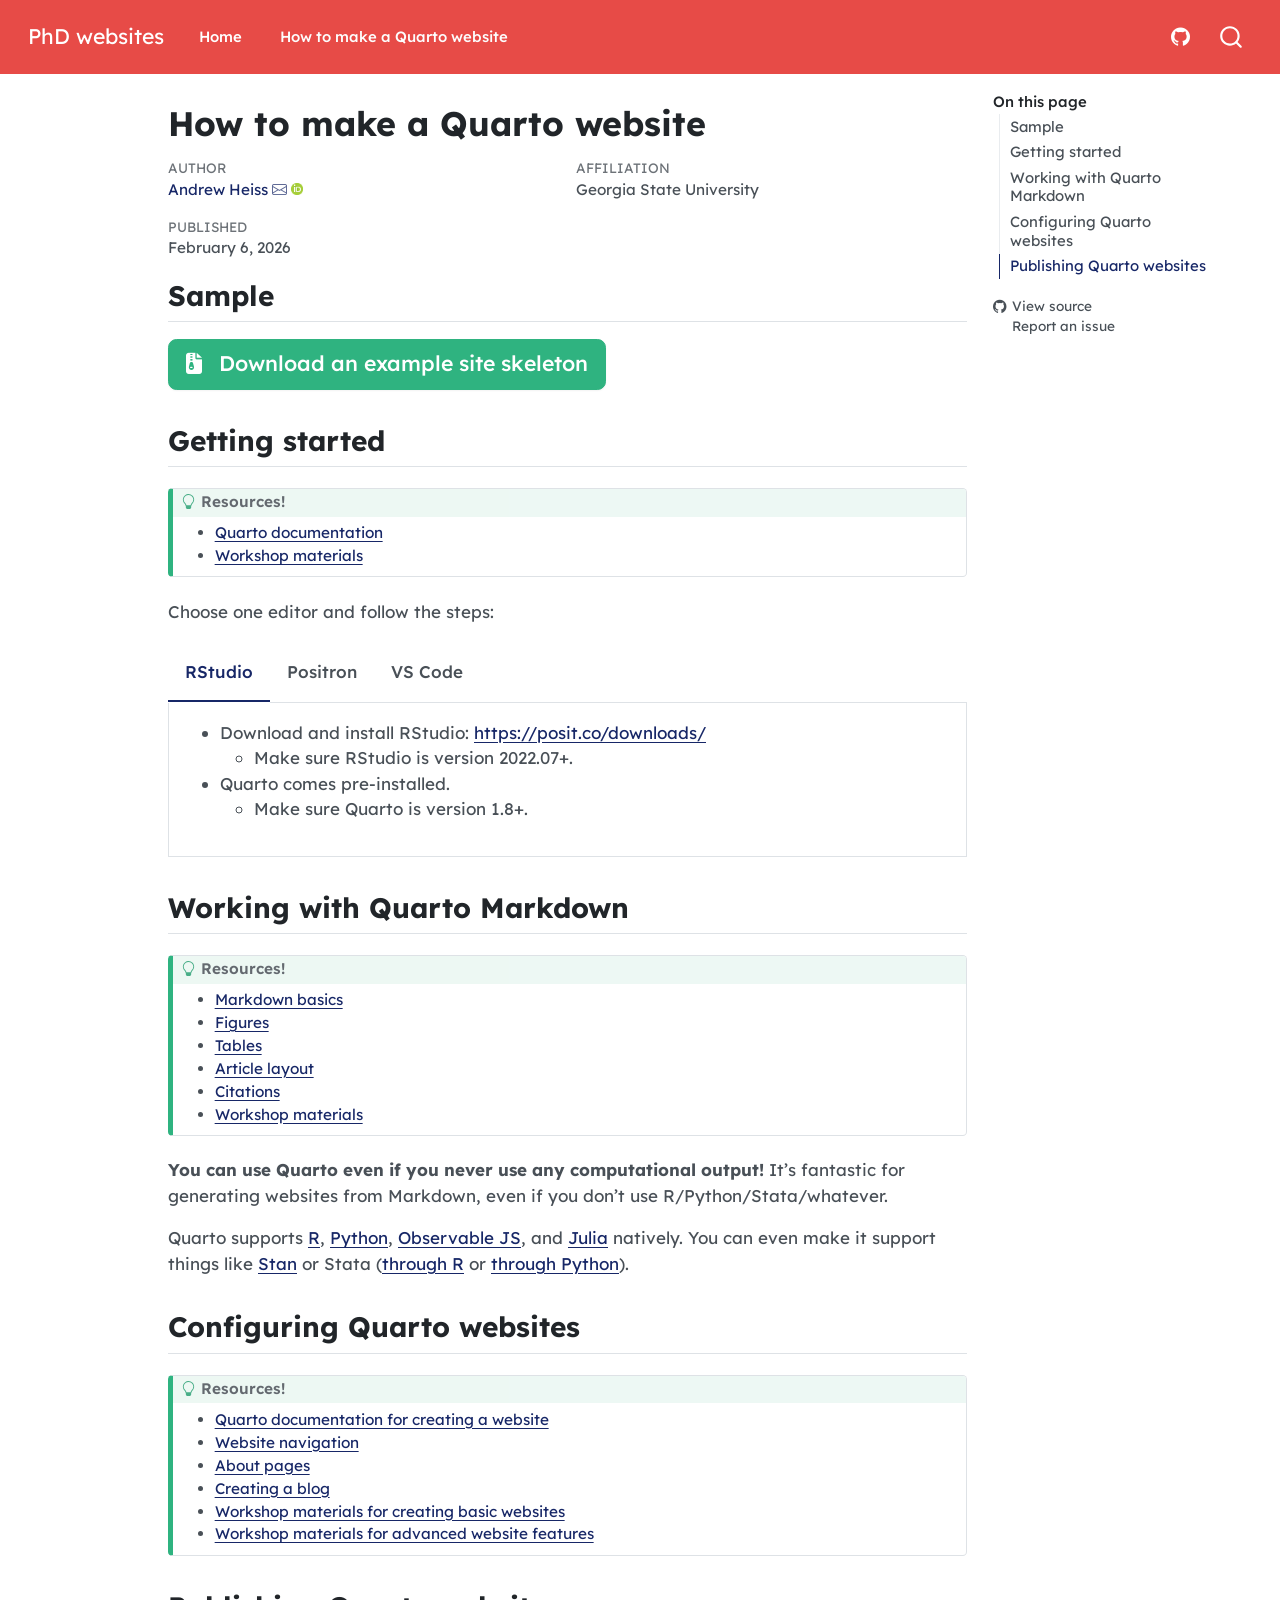
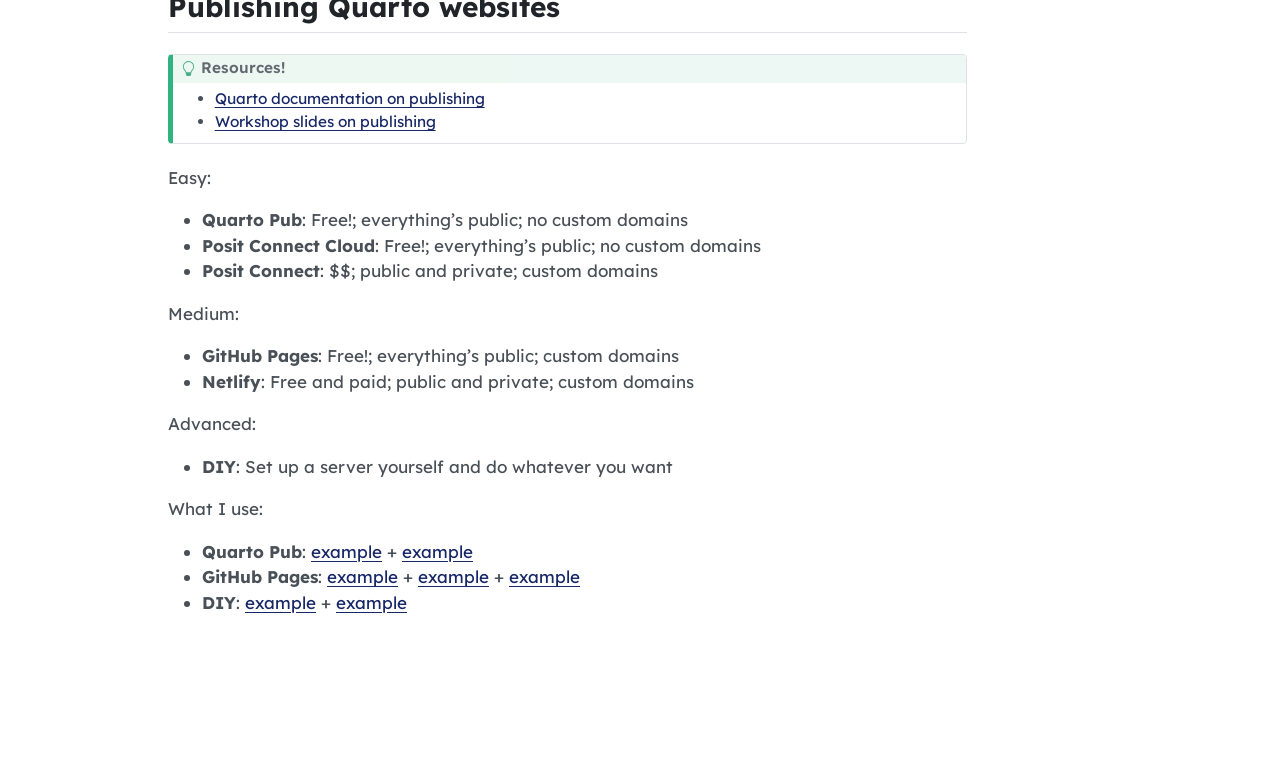
==== commit ff3ed63a: "Built site for gh-pages" ====
--- a/quarto.html
+++ b/quarto.html
@@ -105,6 +105,13 @@
 <span class="menu-text">How to make a Quarto website</span></a>
   </li>  
 </ul>
+            <ul class="navbar-nav navbar-nav-scroll ms-auto">
+  <li class="nav-item compact">
+    <a class="nav-link" href="https://github.com/andrewheiss/2026-02-06_ays-dissertation-colloquium"> <i class="bi bi-github" role="img">
+</i> 
+<span class="menu-text"></span></a>
+  </li>  
+</ul>
           </div> <!-- /navcollapse -->
             <div class="quarto-navbar-tools">
 </div>
@@ -126,7 +133,7 @@
   <li><a href="#configuring-quarto-websites" id="toc-configuring-quarto-websites" class="nav-link" data-scroll-target="#configuring-quarto-websites">Configuring Quarto websites</a></li>
   <li><a href="#publishing-quarto-websites" id="toc-publishing-quarto-websites" class="nav-link" data-scroll-target="#publishing-quarto-websites">Publishing Quarto websites</a></li>
   </ul>
-</nav>
+<div class="toc-actions"><ul><li><a href="https://github.com/andrewheiss/2026-02-06_ays-dissertation-colloquium/blob/main/quarto.qmd" class="toc-action"><i class="bi bi-github"></i>View source</a></li><li><a href="https://github.com/andrewheiss/2026-02-06_ays-dissertation-colloquium/issues/new" class="toc-action"><i class="bi empty"></i>Report an issue</a></li></ul></div></nav>
     </div>
 <!-- main -->
 <main class="content" id="quarto-document-content">
@@ -727,4 +734,4 @@
 
 
 
-</body></html>+<footer class="footer"><div class="nav-footer"><div class="nav-footer-center"><div class="toc-actions d-sm-block d-md-none"><ul><li><a href="https://github.com/andrewheiss/2026-02-06_ays-dissertation-colloquium/blob/main/quarto.qmd" class="toc-action"><i class="bi bi-github"></i>View source</a></li><li><a href="https://github.com/andrewheiss/2026-02-06_ays-dissertation-colloquium/issues/new" class="toc-action"><i class="bi empty"></i>Report an issue</a></li></ul></div></div></div></footer></body></html>
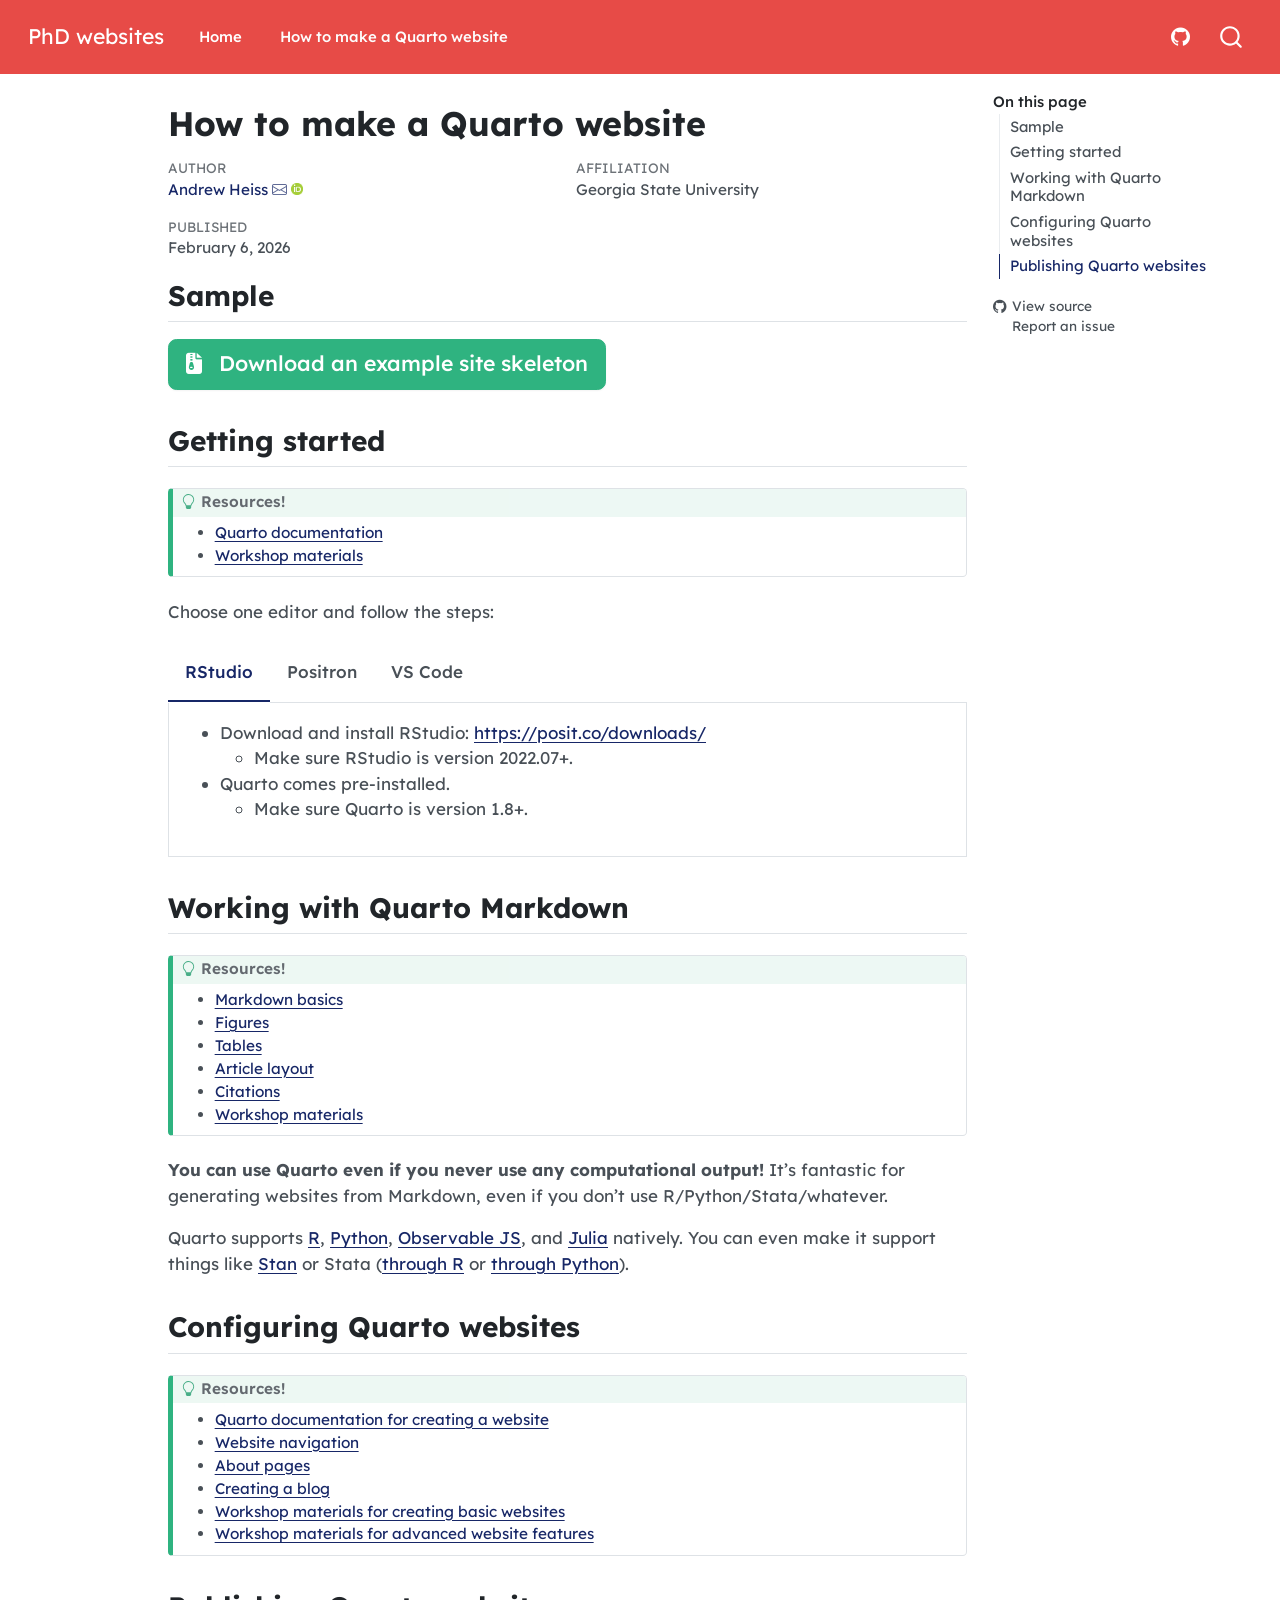
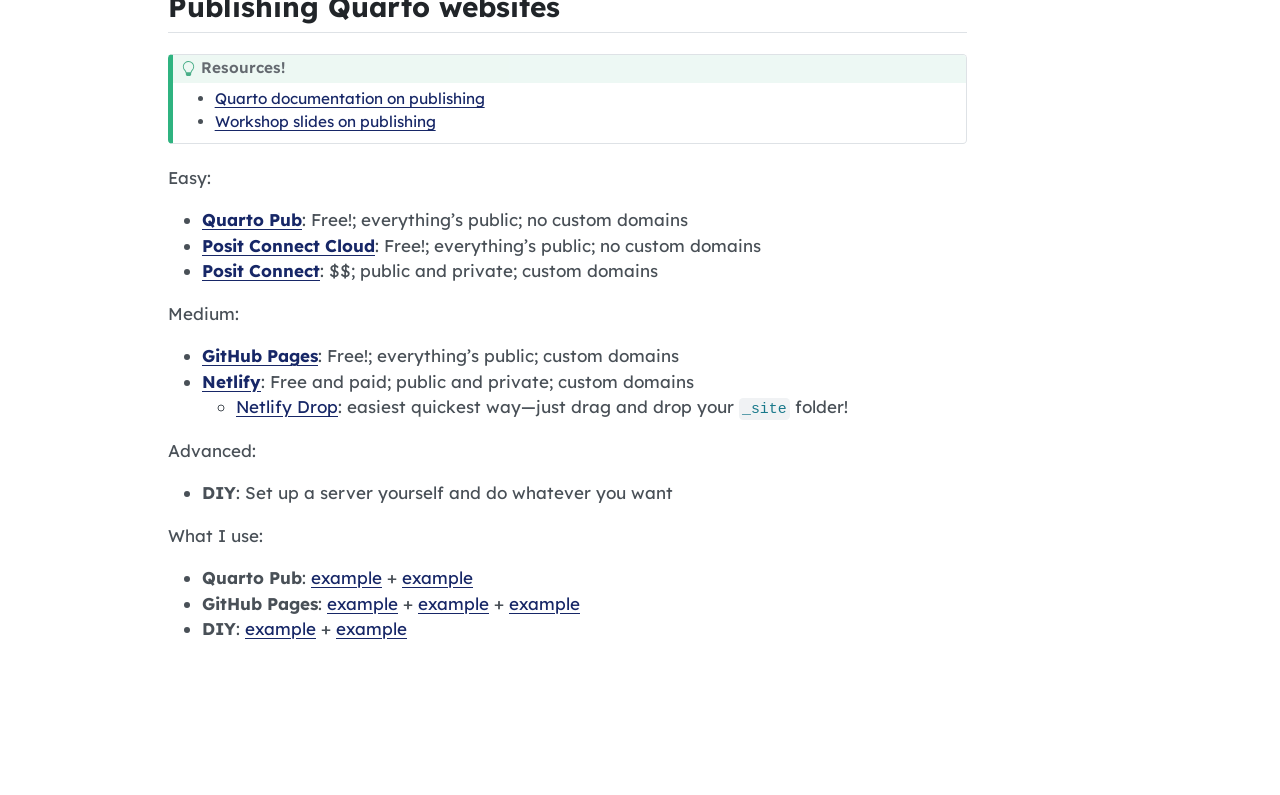
==== commit a570c7a5: "Built site for gh-pages" ====
--- a/quarto.html
+++ b/quarto.html
@@ -305,14 +305,17 @@
 </div>
 <p>Easy:</p>
 <ul>
-<li><strong>Quarto Pub</strong>: Free!; everything’s public; no custom domains</li>
-<li><strong>Posit Connect Cloud</strong>: Free!; everything’s public; no custom domains</li>
-<li><strong>Posit Connect</strong>: $$; public and private; custom domains</li>
+<li><a href="https://quartopub.com/"><strong>Quarto Pub</strong></a>: Free!; everything’s public; no custom domains</li>
+<li><a href="https://connect.posit.cloud/andrewheiss"><strong>Posit Connect Cloud</strong></a>: Free!; everything’s public; no custom domains</li>
+<li><a href="https://posit.co/products/enterprise/connect/"><strong>Posit Connect</strong></a>: $$; public and private; custom domains</li>
 </ul>
 <p>Medium:</p>
 <ul>
-<li><strong>GitHub Pages</strong>: Free!; everything’s public; custom domains</li>
-<li><strong>Netlify</strong>: Free and paid; public and private; custom domains</li>
+<li><a href="https://quarto.org/docs/publishing/github-pages.html"><strong>GitHub Pages</strong></a>: Free!; everything’s public; custom domains</li>
+<li><a href="https://quarto.org/docs/publishing/netlify.html"><strong>Netlify</strong></a>: Free and paid; public and private; custom domains
+<ul>
+<li><a href="https://app.netlify.com/drop">Netlify Drop</a>: easiest quickest way—just drag and drop your <code>_site</code> folder!</li>
+</ul></li>
 </ul>
 <p>Advanced:</p>
 <ul>
